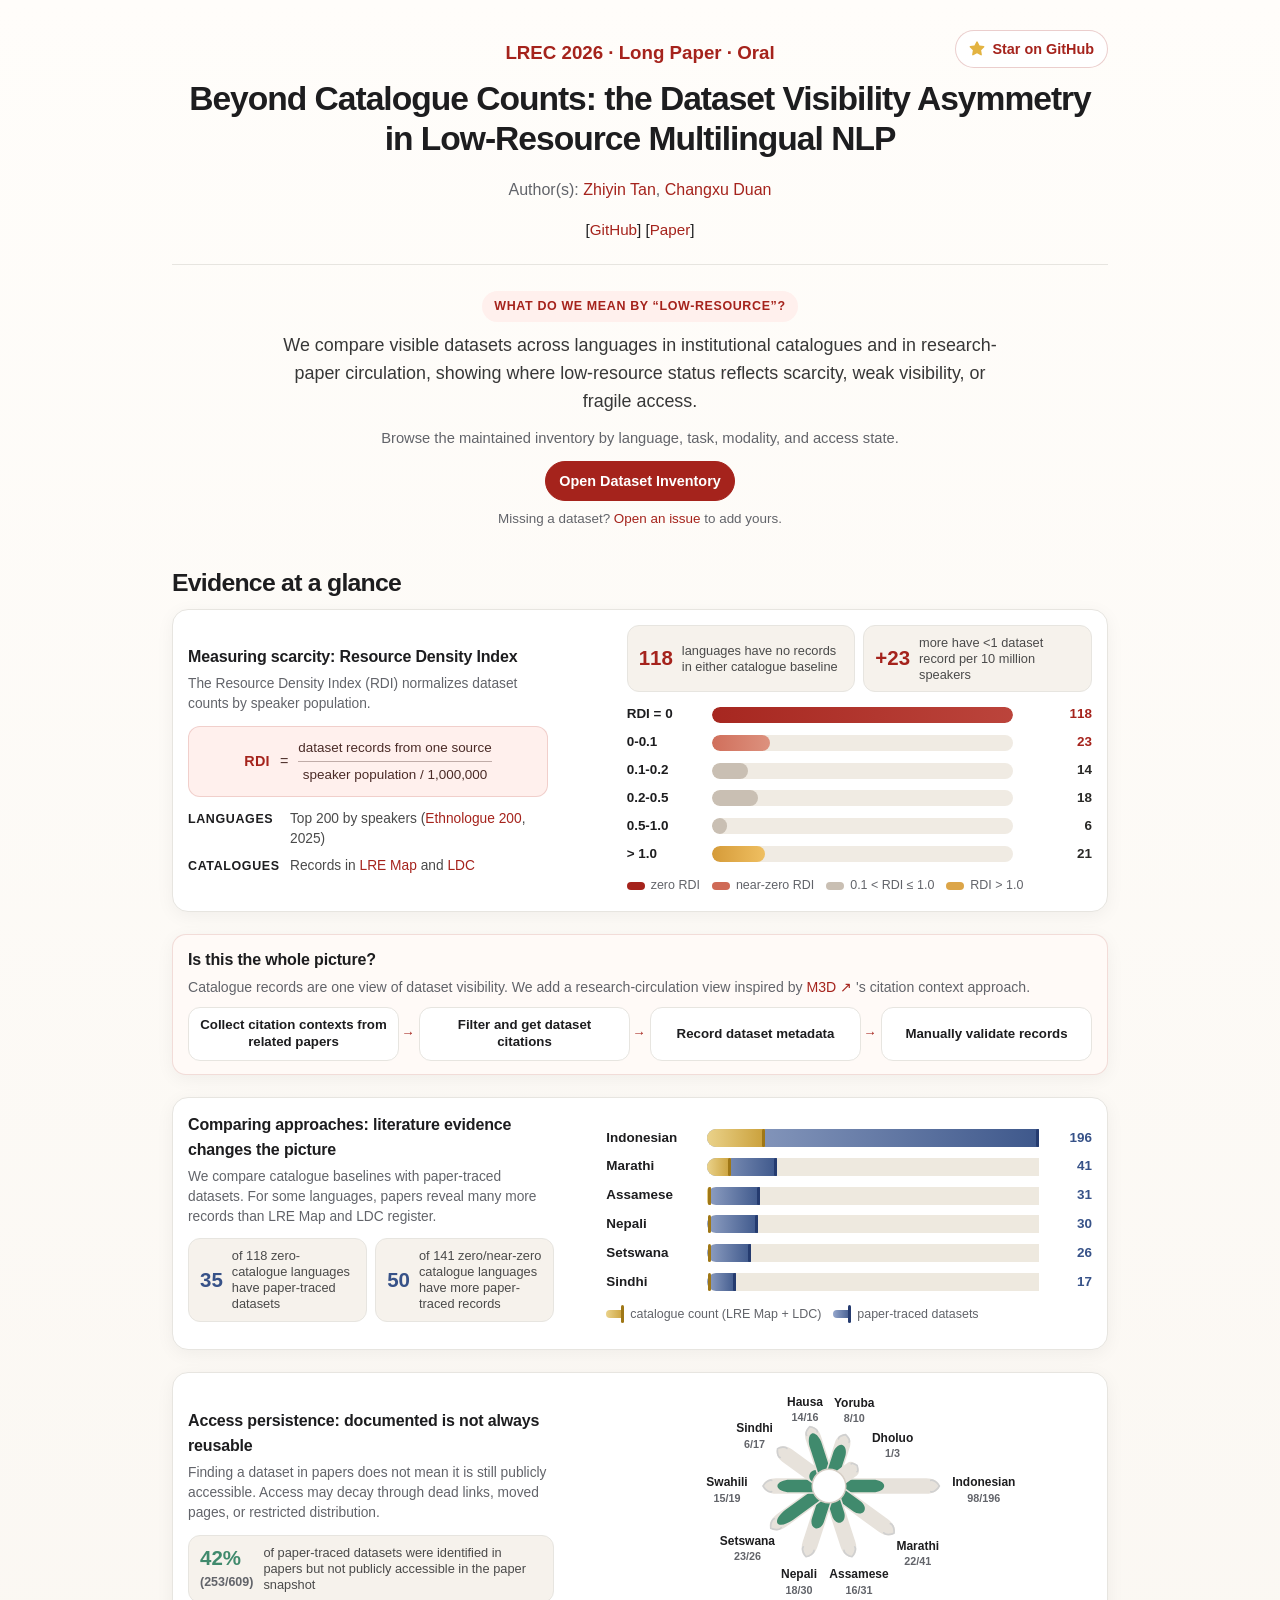
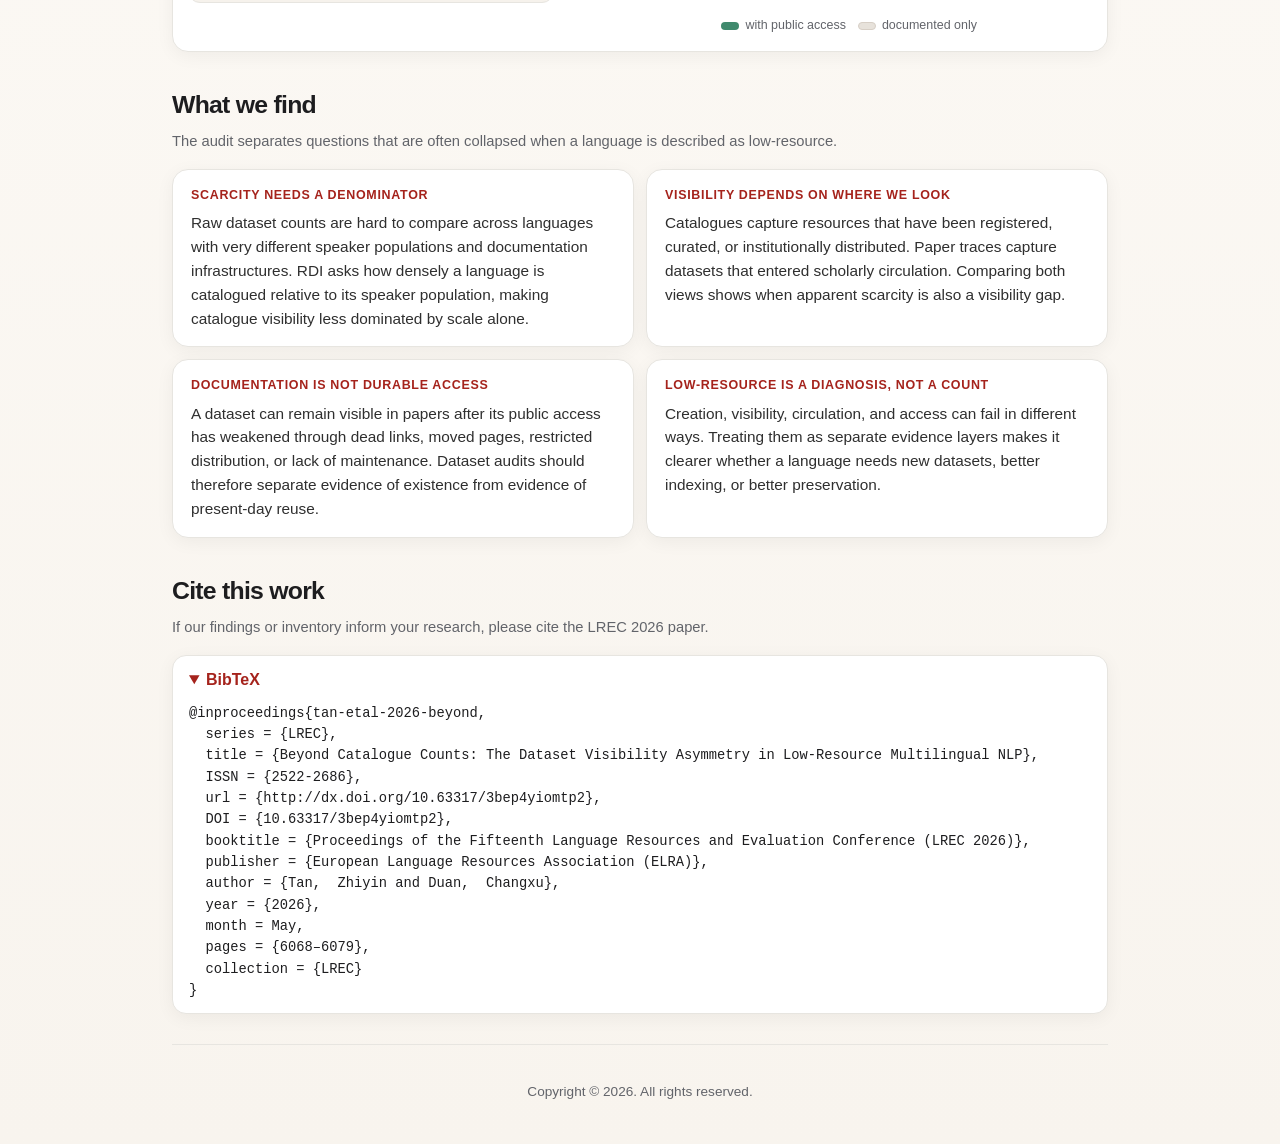
==== docs/index.html @ 90686567 "update project page" ====
<!DOCTYPE html>
<html lang="en">
<head>
  <meta charset="UTF-8" />
  <meta http-equiv="X-UA-Compatible" content="IE=edge" />
  <meta name="viewport" content="width=device-width, initial-scale=1.0" />
  <title>Beyond Catalogue Counts: the Dataset Visibility Asymmetry in Low-Resource Multilingual NLP</title>
  <style>
    :root {
      --ink: #1d1d1f;
      --muted: #62646a;
      --line: #e7e5e0;
      --soft: #f6f2ec;
      --accent: rgb(165, 35, 28);
      --accent-soft: #fff0ed;
      --card-shadow: 0 4px 18px rgba(28, 24, 20, 0.05);
    }
    * { box-sizing: border-box; }
    body {
      margin: 0;
      color: var(--ink);
      background: linear-gradient(180deg, #fffdfa 0%, #f8f4ee 100%);
      font-family: -apple-system, BlinkMacSystemFont, "Segoe UI", Roboto, Helvetica, Arial, sans-serif;
      line-height: 1.55;
    }
    main { max-width: 980px; margin: 0 auto; padding: 30px 22px 28px; }
    a { color: var(--accent); text-decoration: none; }
    a:hover { text-decoration: underline; }

    /* ---- header (unchanged structure) ---- */
    header { position: relative; text-align: center; padding: 6px 0 22px; border-bottom: 1px solid var(--line); margin-bottom: 26px; }
    header h2, header h3, header h4 { margin: 0; }
    header h2 { font-size: clamp(1.45rem, 2.8vw, 2.1rem); line-height: 1.2; letter-spacing: -0.03em; }
    header h4 { color: var(--muted); font-weight: 500; margin-top: 8px; }
    .paper-link { color: var(--accent); }
    .link-row { display: flex; justify-content: center; align-items: center; flex-wrap: wrap; gap: 12px; margin-top: 16px; }
    .link-list { font-size: 0.95rem; }
    .github-star-btn {
      position: absolute; top: 0; right: 0;
      display: inline-flex; align-items: center; gap: 7px;
      border: 1px solid rgba(165, 35, 28, 0.22); border-radius: 999px; padding: 7px 13px;
      background: #fff; color: var(--accent); font-weight: 700; font-size: 0.9rem;
    }
    .github-star-btn:hover { text-decoration: none; transform: translateY(-1px); }
    .github-star-btn svg { color: #e3b341; }

    /* ---- compact hero ---- */
    .hero { text-align: center; margin-bottom: 22px; }
    .claim {
      display: inline-block; margin-bottom: 10px; padding: 6px 12px; border-radius: 999px;
      color: var(--accent); background: var(--accent-soft);
      font-size: 0.78rem; font-weight: 800; letter-spacing: 0.05em; text-transform: uppercase;
    }
    .hero-copy { max-width: 720px; margin: 0 auto; color: #373737; font-size: clamp(1rem, 1.6vw, 1.12rem); }
    .hero-note {
      max-width: 620px; margin: 12px auto 0; color: var(--muted);
      font-size: 0.92rem; line-height: 1.45;
    }
    .action-row {
      display: flex; justify-content: center; align-items: center; flex-wrap: wrap; gap: 8px;
      margin: 12px auto 0; max-width: 840px;
    }
    .quick-action {
      display: inline-flex; align-items: center; justify-content: center; gap: 6px;
      min-height: 36px; padding: 8px 13px; border: 1px solid rgba(165, 35, 28, 0.2);
      border-radius: 999px; background: #fff; color: var(--accent); font-size: 0.9rem; font-weight: 760;
    }
    .quick-action:hover { text-decoration: none; transform: translateY(-1px); }
    .quick-action.primary { background: var(--accent); border-color: var(--accent); color: #fff; }
    .maintained-note {
      margin: 8px auto 0; color: var(--muted); font-size: 0.84rem;
    }

    /* ---- section blocks ---- */
    .section { margin: 34px 0 0; }
    .section h2 { font-size: clamp(1.25rem, 2.2vw, 1.55rem); letter-spacing: -0.03em; margin: 0 0 6px; }
    .section .sub { margin: 0 0 16px; color: var(--muted); font-size: 0.92rem; }
    .cards { display: grid; grid-template-columns: repeat(2, minmax(0, 1fr)); gap: 12px; }
    .card { border: 1px solid var(--line); border-radius: 16px; background: #fff; padding: 16px 18px; box-shadow: var(--card-shadow); }
    .card h3 { margin: 0 0 6px; font-size: 0.98rem; letter-spacing: -0.01em; }
    .card p { margin: 0; color: #4a4a4a; font-size: 0.92rem; line-height: 1.5; }
    .card .fig { color: var(--accent); font-weight: 800; }
    .quote-card h3 { color: var(--accent); font-size: 0.78rem; text-transform: uppercase; letter-spacing: 0.055em; }
    .quote-card p { color: #2f2f2f; font-size: 0.96rem; line-height: 1.55; }

    .evidence-grid { display: grid; grid-template-columns: minmax(0, 1fr) minmax(0, 1fr); column-gap: 14px; row-gap: 22px; align-items: stretch; }
    .figure-panel {
      border: 1px solid var(--line); border-radius: 16px; background: #fff; padding: 15px;
      box-shadow: var(--card-shadow);
    }
    .figure-panel.full { grid-column: 1 / -1; }
    .figure-panel.split { grid-column: 1 / -1; }
    .panel-split {
      display: grid;
      grid-template-columns: minmax(300px, 0.9fr) minmax(360px, 1.1fr);
      column-gap: 58px;
      row-gap: 20px;
      align-items: center;
    }
    .measure-copy { width: min(100%, 360px); }
    .compare-panel-split {
      display: grid;
      grid-template-columns: minmax(300px, 0.86fr) minmax(360px, 1.14fr);
      column-gap: 52px;
      row-gap: 18px;
      align-items: center;
    }
    .figure-panel h3 { margin: 0 0 4px; font-size: 1rem; letter-spacing: -0.01em; }
    .figure-panel p { margin: 0 0 12px; color: var(--muted); font-size: 0.86rem; line-height: 1.45; }
    .panel-facts { display: grid; grid-template-columns: repeat(2, minmax(0, 1fr)); gap: 8px; margin: 0 0 12px; }
    .panel-fact {
      display: flex; align-items: center; gap: 9px; min-height: 52px;
      border: 1px solid var(--line); border-radius: 12px; background: var(--soft); padding: 9px 11px;
    }
    .panel-fact strong { color: var(--accent); font-size: 1.28rem; line-height: 1; font-variant-numeric: tabular-nums; }
    .panel-fact span { color: #4a4a4a; font-size: 0.8rem; line-height: 1.25; }
    .formula {
      display: flex; align-items: center; justify-content: center; gap: 10px; flex-wrap: wrap;
      width: 100%;
      margin: 10px 0 12px; padding: 11px 12px; border: 1px solid rgba(165,35,28,0.16);
      border-radius: 12px; background: var(--accent-soft); color: #4a2b27; font-size: 0.9rem;
    }
    .formula .var { color: var(--accent); font-weight: 850; letter-spacing: 0.02em; }
    .formula .frac { display: inline-grid; grid-template-rows: auto auto; gap: 3px; min-width: 180px; text-align: center; font-size: 0.84rem; }
    .formula .frac span:first-child { border-bottom: 1px solid rgba(74,43,39,0.35); padding-bottom: 2px; }
    .definition-list { display: grid; gap: 8px; margin-top: 10px; }
    .definition-item {
      display: grid; grid-template-columns: 92px 1fr; gap: 10px; align-items: baseline;
      color: #4a4a4a; font-size: 0.86rem; line-height: 1.4;
    }
    .definition-item strong { color: var(--ink); font-size: 0.78rem; text-transform: uppercase; letter-spacing: 0.05em; }
    .rdi-chart { display: grid; gap: 7px; margin-top: 6px; }
    .rdi-row {
      display: grid; grid-template-columns: 78px 1fr 72px; gap: 7px; align-items: center;
      font-size: 0.84rem;
    }
    .rdi-name { color: var(--ink); font-weight: 760; white-space: nowrap; overflow: hidden; text-overflow: ellipsis; }
    .rdi-track { position: relative; height: 16px; border-radius: 999px; background: #f0ebe3; overflow: hidden; }
    .rdi-fill {
      position: absolute; inset: 0 auto 0 0; width: var(--rdi); border-radius: 999px;
      background: #c9bfb3;
    }
    .rdi-fill.zero { background: linear-gradient(90deg, rgba(165,35,28,0.98), rgba(183,54,45,0.92)); }
    .rdi-fill.low { background: linear-gradient(90deg, rgba(207,106,86,0.96), rgba(218,133,112,0.88)); }
    .rdi-fill.high { background: linear-gradient(90deg, #d59b39, #efbf61); }
    .rdi-value { color: #2a2927; font-weight: 840; text-align: right; font-variant-numeric: tabular-nums; }
    .rdi-row.emphasis .rdi-value { color: var(--accent); }
    .compare-chart { display: grid; gap: 8px; margin-top: 4px; }
    .compare-row {
      display: grid; grid-template-columns: 92px 1fr 44px; gap: 9px; align-items: center;
      font-size: 0.84rem;
    }
    .compare-name { color: var(--ink); font-weight: 760; white-space: nowrap; overflow: hidden; text-overflow: ellipsis; }
    .compare-track { position: relative; height: 18px; border-radius: 999px 0 0 999px; background: transparent; overflow: visible; }
    .compare-track::before {
      content: ""; position: absolute; inset: 0; border-radius: 999px 0 0 999px;
      background: #eee9df;
    }
    .compare-fill {
      position: absolute; inset: 0 auto 0 0; width: var(--lit); border-radius: 999px 0 0 999px; z-index: 1;
      background: linear-gradient(90deg, rgba(107, 132, 184, 0.72), rgba(55, 82, 136, 0.96));
    }
    .compare-fill::after {
      content: ""; position: absolute; top: 0; right: 0; width: 3px; height: 18px;
      border-radius: 999px; background: #253b6f;
    }
    .compare-catalogue {
      position: absolute; inset: 0 auto 0 0; width: var(--cat); min-width: 4px;
      border-radius: 999px 0 0 999px; background: linear-gradient(90deg, #ead28a, #caa03a); z-index: 2;
    }
    .compare-catalogue::after {
      content: ""; position: absolute; top: 0; right: 0; width: 3px; height: 18px;
      border-radius: 999px; background: #9f7716;
    }
    .compare-catalogue.is-zero { width: 4px; min-width: 4px; background: transparent; }
    .compare-value { color: #375288; font-weight: 840; text-align: right; font-variant-numeric: tabular-nums; }
    .comparison-panel .panel-fact strong { color: #375288; }
    .access-panel-split {
      display: grid;
      grid-template-columns: minmax(300px, 0.86fr) minmax(360px, 1.14fr);
      column-gap: 52px;
      row-gap: 18px;
      align-items: center;
    }
    .access-panel .panel-fact strong { color: #408a6d; }
    .access-panel .panel-facts { grid-template-columns: 1fr; }
    .access-panel .panel-fact {
      align-items: center; gap: 10px; min-height: 62px;
    }
    .access-panel .panel-fact strong small {
      color: var(--muted); font-size: 0.78rem; font-weight: 800;
    }
    .petal-chart {
      display: flex; align-items: center; justify-content: center;
      min-height: 230px;
    }
    .petal-chart svg { width: min(100%, 360px); height: auto; overflow: visible; margin-bottom: -6px; transform: translateX(-20px); }
    .petal-bg { fill: #e7e2db; }
    .petal-open { fill: #408a6d; }
    .petal-tip {
      fill: none; stroke: #d0d0d0; stroke-width: 1.35;
      stroke-linecap: round; stroke-linejoin: round;
    }
    .petal-center { fill: #fff; stroke: #d7cfc6; stroke-width: 1.2; }
    .petal-label { fill: var(--ink); font-size: 10px; font-weight: 760; text-anchor: middle; }
    .petal-value { fill: var(--muted); font-size: 9px; font-weight: 680; text-anchor: middle; }
    .chart-key {
      display: flex; gap: 12px; flex-wrap: wrap; margin-top: 12px; color: var(--muted); font-size: 0.78rem;
    }
    .access-panel .chart-key { justify-content: center; margin-top: -2px; }
    .key-item { display: inline-flex; align-items: center; gap: 6px; }
    .key-swatch { width: 18px; height: 8px; border-radius: 999px; background: var(--accent); display: inline-block; }
    .key-swatch.low { background: #cf6a56; }
    .key-swatch.neutral { background: #c9bfb3; }
    .key-swatch.high { background: #dca548; }
    .key-swatch.citation {
      position: relative; border-radius: 999px 0 0 999px;
      background: linear-gradient(90deg, rgba(107, 132, 184, 0.72), rgba(55, 82, 136, 0.96));
    }
    .key-swatch.citation::after {
      content: ""; position: absolute; top: -5px; right: 0; width: 3px; height: 18px;
      border-radius: 999px; background: #253b6f;
    }
    .key-swatch.available { background: #408a6d; }
    .key-swatch.documented { background: #e7e2db; border: 1px solid #d7cfc6; }
    .key-line {
      position: relative; width: 18px; height: 8px;
      background: linear-gradient(90deg, #ead28a, #caa03a); display: inline-block; border-radius: 999px 0 0 999px;
    }
    .key-line::after {
      content: ""; position: absolute; top: -5px; right: 0; width: 3px; height: 18px;
      border-radius: 999px; background: #9f7716;
    }
    .method-panel {
      grid-column: 1 / -1;
      border: 1px solid rgba(165, 35, 28, 0.14); border-radius: 14px;
      background: #fffaf7; padding: 13px 15px; box-shadow: var(--card-shadow);
    }
    .method-panel h3 { margin: 0 0 4px; font-size: 1rem; letter-spacing: -0.01em; }
    .method-panel p {
      margin: 0; color: var(--muted);
      font-size: 0.88rem; line-height: 1.45;
    }
    .method-flow {
      display: grid; grid-template-columns: repeat(4, minmax(0, 1fr)); gap: 20px;
      margin-top: 10px; align-items: stretch;
    }
    .method-step {
      position: relative; display: flex; align-items: center; justify-content: center;
      min-height: 54px; padding: 9px 10px; border: 1px solid var(--line);
      border-radius: 12px; background: #fff; color: var(--ink);
      font-size: 0.83rem; font-weight: 780; line-height: 1.25; text-align: center;
    }
    .method-step:not(:last-child)::after {
      content: "→"; position: absolute; left: calc(100% + 10px); top: 50%; transform: translate(-50%, -52%);
      color: var(--accent); font-weight: 900; z-index: 2;
    }
    details { border: 1px solid var(--line); border-radius: 14px; background: #fff; padding: 12px 16px; box-shadow: var(--card-shadow); }
    summary { cursor: pointer; color: var(--accent); font-weight: 750; }
    pre { overflow-x: auto; margin: 10px 0 0; white-space: pre-wrap; color: var(--ink); font-size: 0.86rem; }
    footer { text-align: center; color: var(--muted); font-size: 0.85rem; padding: 22px 0 0; margin-top: 30px; border-top: 1px solid var(--line); }

    @media (max-width: 820px) {
      .evidence-grid { grid-template-columns: 1fr; }
      .panel-split { grid-template-columns: 1fr; }
      .measure-copy { width: 100%; }
      .compare-panel-split { grid-template-columns: 1fr; }
      .access-panel-split { grid-template-columns: 1fr; }
    }
    @media (max-width: 640px) {
      main { padding: 22px 14px; }
      .github-star-btn { position: static; margin-top: 12px; }
      .link-row { flex-direction: column; }
      .cards { grid-template-columns: 1fr; }
      .panel-facts { grid-template-columns: 1fr; }
      .method-flow { grid-template-columns: 1fr; }
      .method-step:not(:last-child)::after {
        content: "↓"; right: auto; left: 50%; top: auto; bottom: -14px; transform: translateX(-50%);
      }
      .compare-row { grid-template-columns: 84px 1fr 38px; gap: 7px; }
      .rdi-row { grid-template-columns: 78px 1fr 58px; gap: 7px; }
    }
  </style>
</head>
<body>
  <main>
    <header>
      <h3 style="color:rgb(165, 35, 28); padding: 2px 0;"> LREC 2026 ∙ Long Paper ∙ Oral </h3>
      <h2 style="padding: 10px 0;"> Beyond Catalogue Counts: the Dataset Visibility Asymmetry in Low-Resource Multilingual NLP </h2>
      <h4> Author(s):
        <a class="paper-link" href="https://zhiyintan.github.io/">Zhiyin Tan</a>,
        <a class="paper-link" href="https://fireblossom.github.io/">Changxu Duan</a>
      </h4>
      <div class="link-row">
        <span class="link-list">
          [<a class="paper-link" href="https://github.com/zhiyintan/dataset-visibility-asymmetry">GitHub</a>]
          [<a class="paper-link" href="http://www.lrec-conf.org/proceedings/lrec2026/pdf/2026.lrec2026-1.481.pdf">Paper</a>]
        </span>
        <a class="github-star-btn"
           href="https://github.com/zhiyintan/dataset-visibility-asymmetry"
           target="_blank" rel="noopener"
           aria-label="Star zhiyintan/dataset-visibility-asymmetry on GitHub">
          <svg viewBox="0 0 16 16" width="16" height="16" aria-hidden="true">
            <path fill="currentColor" d="M8 .25a.75.75 0 0 1 .673.418l1.882 3.815 4.21.612a.75.75 0 0 1 .416 1.279l-3.046 2.97.719 4.192a.751.751 0 0 1-1.088.791L8 12.347l-3.766 1.98a.75.75 0 0 1-1.088-.79l.72-4.194L.818 6.374a.75.75 0 0 1 .416-1.28l4.21-.611L7.327.668A.75.75 0 0 1 8 .25Z"></path>
          </svg>
          <span>Star on GitHub</span>
        </a>
      </div>
    </header>

    <section class="hero" aria-label="Project summary">
      <span class="claim">What do we mean by “low-resource”?</span>
      <p class="hero-copy">
        We compare visible datasets across languages in institutional catalogues and in research-paper circulation, showing where low-resource status reflects scarcity, weak visibility, or fragile access.
      </p>
      <p class="hero-note">Browse the maintained inventory by language, task, modality, and access state.</p>
      <div class="action-row" aria-label="Quick actions">
        <a class="quick-action primary" href="data.html">Open Dataset Inventory</a>
      </div>
      <p class="maintained-note">Missing a dataset? <a href="https://github.com/zhiyintan/dataset-visibility-asymmetry/issues/new" target="_blank" rel="noopener">Open an issue</a> to add yours.</p>
    </section>

    <section class="section" id="evidence" aria-label="Evidence at a glance">
      <h2>Evidence at a glance</h2>
      <div class="evidence-grid">
        <div class="figure-panel split">
          <div class="panel-split">
            <div class="measure-copy">
              <h3>Measuring scarcity: Resource Density Index</h3>
              <p>The Resource Density Index (RDI) normalizes dataset counts by speaker population.</p>
              <div class="formula" aria-label="RDI formula">
                <span class="var">RDI</span>
                <span>=</span>
                <span class="frac"><span>dataset records from one source</span><span>speaker population / 1,000,000</span></span>
              </div>
              <div class="definition-list">
                <div class="definition-item"><strong>Languages</strong><span>Top 200 by speakers (<a href="https://www.ethnologue.com/insights/ethnologue200/" target="_blank" rel="noopener">Ethnologue 200</a>, 2025)</span></div>
                <div class="definition-item"><strong>Catalogues</strong><span>Records in <a href="http://www.elra.info/en/catalogues/lre-map/" target="_blank" rel="noopener">LRE Map</a> and <a href="https://catalog.ldc.upenn.edu/" target="_blank" rel="noopener">LDC</a></span></div>
              </div>
            </div>
            <div>
              <div class="panel-facts" aria-label="Scarcity facts">
                <div class="panel-fact"><strong>118</strong><span>languages have no records in either catalogue baseline</span></div>
                <div class="panel-fact"><strong>+23</strong><span>more have &lt;1 dataset record per 10 million speakers</span></div>
              </div>
              <div class="rdi-chart" role="img" aria-label="Distribution of average catalogue-based RDI across 200 high-population languages. 118 languages have RDI 0, 23 are between 0 and 0.1, 14 are between 0.1 and 0.2, 18 are between 0.2 and 0.5, 6 are between 0.5 and 1.0, and 21 are above 1.0.">
                <div class="rdi-row emphasis" style="--rdi:100%;"><span class="rdi-name">RDI = 0</span><span class="rdi-track"><span class="rdi-fill zero"></span></span><span class="rdi-value">118</span></div>
                <div class="rdi-row emphasis" style="--rdi:19.5%;"><span class="rdi-name">0-0.1</span><span class="rdi-track"><span class="rdi-fill low"></span></span><span class="rdi-value">23</span></div>
                <div class="rdi-row" style="--rdi:11.9%;"><span class="rdi-name">0.1-0.2</span><span class="rdi-track"><span class="rdi-fill"></span></span><span class="rdi-value">14</span></div>
                <div class="rdi-row" style="--rdi:15.3%;"><span class="rdi-name">0.2-0.5</span><span class="rdi-track"><span class="rdi-fill"></span></span><span class="rdi-value">18</span></div>
                <div class="rdi-row" style="--rdi:5.1%;"><span class="rdi-name">0.5-1.0</span><span class="rdi-track"><span class="rdi-fill"></span></span><span class="rdi-value">6</span></div>
                <div class="rdi-row" style="--rdi:17.8%;"><span class="rdi-name">&gt; 1.0</span><span class="rdi-track"><span class="rdi-fill high"></span></span><span class="rdi-value">21</span></div>
              </div>
              <div class="chart-key" aria-hidden="true">
                <span class="key-item"><span class="key-swatch"></span>zero RDI</span>
                <span class="key-item"><span class="key-swatch low"></span>near-zero RDI</span>
                <span class="key-item"><span class="key-swatch neutral"></span>0.1 &lt; RDI ≤ 1.0</span>
                <span class="key-item"><span class="key-swatch high"></span>RDI &gt; 1.0</span>
              </div>
            </div>
          </div>
        </div>
        <div class="method-panel" aria-label="Citation-based audit method">
          <h3>Is this the whole picture?</h3>
          <p>Catalogue records are one view of dataset visibility. We add a research-circulation view inspired by <a href="https://github.com/Fireblossom/citation-context-dataset-discovery" target="_blank" rel="noopener">M3D ↗</a> 's citation context approach.</p>
          <div class="method-flow" aria-label="Method flow">
            <div class="method-step">Collect citation contexts from related papers</div>
            <div class="method-step">Filter and get dataset citations</div>
            <div class="method-step">Record dataset metadata</div>
            <div class="method-step">Manually validate records</div>
          </div>
        </div>
        <div class="figure-panel full comparison-panel">
          <div class="compare-panel-split">
            <div>
              <h3>Comparing approaches: literature evidence changes the picture</h3>
              <p>We compare catalogue baselines with paper-traced datasets. For some languages, papers reveal many more records than LRE Map and LDC register.</p>
              <div class="panel-facts" aria-label="Visibility facts">
                <div class="panel-fact"><strong>35</strong><span>of 118 zero-catalogue languages have paper-traced datasets</span></div>
                <div class="panel-fact"><strong>50</strong><span>of 141 zero/near-zero catalogue languages have more paper-traced records</span></div>
              </div>
            </div>
            <div>
              <div class="compare-chart" role="img" aria-label="Comparison of catalogue counts and literature-backed dataset counts for selected languages. Indonesian 34 catalogue and 196 literature, Marathi 14 and 41, Assamese 1 and 31, Nepali 0 and 30, Setswana 0 and 26, Sindhi 0 and 17.">
                <div class="compare-row" style="--lit:100%; --cat:17.3%;"><span class="compare-name">Indonesian</span><span class="compare-track"><span class="compare-fill"></span><span class="compare-catalogue"></span></span><span class="compare-value">196</span></div>
                <div class="compare-row" style="--lit:20.9%; --cat:7.1%;"><span class="compare-name">Marathi</span><span class="compare-track"><span class="compare-fill"></span><span class="compare-catalogue"></span></span><span class="compare-value">41</span></div>
                <div class="compare-row" style="--lit:15.8%; --cat:0.5%;"><span class="compare-name">Assamese</span><span class="compare-track"><span class="compare-fill"></span><span class="compare-catalogue"></span></span><span class="compare-value">31</span></div>
                <div class="compare-row" style="--lit:15.3%; --cat:0%;"><span class="compare-name">Nepali</span><span class="compare-track"><span class="compare-fill"></span><span class="compare-catalogue is-zero"></span></span><span class="compare-value">30</span></div>
                <div class="compare-row" style="--lit:13.3%; --cat:0%;"><span class="compare-name">Setswana</span><span class="compare-track"><span class="compare-fill"></span><span class="compare-catalogue is-zero"></span></span><span class="compare-value">26</span></div>
                <div class="compare-row" style="--lit:8.7%; --cat:0%;"><span class="compare-name">Sindhi</span><span class="compare-track"><span class="compare-fill"></span><span class="compare-catalogue is-zero"></span></span><span class="compare-value">17</span></div>
              </div>
              <div class="chart-key" aria-hidden="true">
                <span class="key-item"><span class="key-line"></span>catalogue count (LRE Map + LDC)</span>
                <span class="key-item"><span class="key-swatch citation"></span>paper-traced datasets</span>
              </div>
            </div>
          </div>
        </div>
        <div class="figure-panel full access-panel">
          <div class="access-panel-split">
            <div>
              <h3>Access persistence: documented is not always reusable</h3>
              <p>Finding a dataset in papers does not mean it is still publicly accessible. Access may decay through dead links, moved pages, or restricted distribution.</p>
              <div class="panel-facts" aria-label="Access facts">
                <div class="panel-fact"><strong>42% <small>(253/609)</small></strong><span>of paper-traced datasets were identified in papers but not publicly accessible in the paper snapshot</span></div>
              </div>
            </div>
            <div>
              <div class="petal-chart" role="img" aria-label="Petal chart sorted by total paper-traced dataset count: Indonesian 98 of 196 records have public access, Marathi 22 of 41, Assamese 16 of 31, Nepali 18 of 30, Setswana 23 of 26, Swahili 15 of 19, Sindhi 6 of 17, Hausa 14 of 16, Yoruba 8 of 10, and Dholuo 1 of 3.">
                <svg viewBox="0 50 300 194" aria-hidden="true">
                  <g transform="translate(150 130)">
                    <g transform="rotate(90)">
                      <path class="petal-bg" d="M -6.5 0 L -6.5 -81 C -6.5 -86.3 -4.0 -92 0 -92 C 4.0 -92 6.5 -86.3 6.5 -81 L 6.5 0 Z"></path>
                      <path class="petal-tip" d="M -4.7 -84.8 C -5.8 -87.4 -1.9 -90.9 0 -92 C 1.9 -90.9 5.8 -87.4 4.7 -84.8"></path>
                      <path class="petal-open" d="M -5.2 0 L -5.2 -37 C -5.2 -41.3 -3.2 -46 0 -46 C 3.2 -46 5.2 -41.3 5.2 -37 L 5.2 0 Z"></path>
                    </g>
                    <g transform="rotate(126)">
                      <path class="petal-bg" d="M -6.5 0 L -6.5 -56 C -6.5 -61.3 -4.0 -67 0 -67 C 4.0 -67 6.5 -61.3 6.5 -56 L 6.5 0 Z"></path>
                      <path class="petal-tip" d="M -4.7 -59.8 C -5.8 -62.4 -1.9 -65.9 0 -67 C 1.9 -65.9 5.8 -62.4 4.7 -59.8"></path>
                      <path class="petal-open" d="M -5.2 0 L -5.2 -29 C -5.2 -32.4 -3.2 -36 0 -36 C 3.2 -36 5.2 -32.4 5.2 -29 L 5.2 0 Z"></path>
                    </g>
                    <g transform="rotate(162)">
                      <path class="petal-bg" d="M -6.5 0 L -6.5 -51 C -6.5 -56.3 -4.0 -62 0 -62 C 4.0 -62 6.5 -56.3 6.5 -51 L 6.5 0 Z"></path>
                      <path class="petal-tip" d="M -4.7 -54.8 C -5.8 -57.4 -1.9 -60.9 0 -62 C 1.9 -60.9 5.8 -57.4 4.7 -54.8"></path>
                      <path class="petal-open" d="M -5.2 0 L -5.2 -25 C -5.2 -28.2 -3.2 -32 0 -32 C 3.2 -32 5.2 -28.2 5.2 -25 L 5.2 0 Z"></path>
                    </g>
                    <g transform="rotate(198)">
                      <path class="petal-bg" d="M -6.5 0 L -6.5 -51 C -6.5 -56.3 -4.0 -62 0 -62 C 4.0 -62 6.5 -56.3 6.5 -51 L 6.5 0 Z"></path>
                      <path class="petal-tip" d="M -4.7 -54.8 C -5.8 -57.4 -1.9 -60.9 0 -62 C 1.9 -60.9 5.8 -57.4 4.7 -54.8"></path>
                      <path class="petal-open" d="M -5.2 0 L -5.2 -30 C -5.2 -33.4 -3.2 -37 0 -37 C 3.2 -37 5.2 -33.4 5.2 -30 L 5.2 0 Z"></path>
                    </g>
                    <g transform="rotate(234)">
                      <path class="petal-bg" d="M -6.5 0 L -6.5 -49 C -6.5 -54.3 -4.0 -60 0 -60 C 4.0 -60 6.5 -54.3 6.5 -49 L 6.5 0 Z"></path>
                      <path class="petal-tip" d="M -4.7 -52.8 C -5.8 -55.4 -1.9 -58.9 0 -60 C 1.9 -58.9 5.8 -55.4 4.7 -52.8"></path>
                      <path class="petal-open" d="M -5.2 0 L -5.2 -41 C -5.2 -46.3 -3.2 -53 0 -53 C 3.2 -53 5.2 -46.3 5.2 -41 L 5.2 0 Z"></path>
                    </g>
                    <g transform="rotate(270)">
                      <path class="petal-bg" d="M -6.5 0 L -6.5 -44 C -6.5 -49.3 -4.0 -55 0 -55 C 4.0 -55 6.5 -49.3 6.5 -44 L 6.5 0 Z"></path>
                      <path class="petal-tip" d="M -4.7 -47.8 C -5.8 -50.4 -1.9 -53.9 0 -55 C 1.9 -53.9 5.8 -50.4 4.7 -47.8"></path>
                      <path class="petal-open" d="M -5.2 0 L -5.2 -33 C -5.2 -37.3 -3.2 -43 0 -43 C 3.2 -43 5.2 -37.3 5.2 -33 L 5.2 0 Z"></path>
                    </g>
                    <g transform="rotate(306)">
                      <path class="petal-bg" d="M -6.5 0 L -6.5 -43 C -6.5 -47.8 -4.0 -53 0 -53 C 4.0 -53 6.5 -47.8 6.5 -43 L 6.5 0 Z"></path>
                      <path class="petal-tip" d="M -4.7 -46.8 C -5.7 -49.0 -1.9 -52.0 0 -53 C 1.9 -52.0 5.7 -49.0 4.7 -46.8"></path>
                      <path class="petal-open" d="M -5.2 0 L -5.2 -14 C -5.2 -16.6 -3.2 -19 0 -19 C 3.2 -19 5.2 -16.6 5.2 -14 L 5.2 0 Z"></path>
                    </g>
                    <g transform="rotate(342)">
                      <path class="petal-bg" d="M -6.5 0 L -6.5 -42 C -6.5 -46.8 -4.0 -52 0 -52 C 4.0 -52 6.5 -46.8 6.5 -42 L 6.5 0 Z"></path>
                      <path class="petal-tip" d="M -4.7 -45.8 C -5.7 -48.0 -1.9 -51.0 0 -52 C 1.9 -51.0 5.7 -48.0 4.7 -45.8"></path>
                      <path class="petal-open" d="M -5.2 0 L -5.2 -36 C -5.2 -40.3 -3.2 -46 0 -46 C 3.2 -46 5.2 -40.3 5.2 -36 L 5.2 0 Z"></path>
                    </g>
                    <g transform="rotate(18)">
                      <path class="petal-bg" d="M -6.5 0 L -6.5 -36 C -6.5 -40.3 -4.0 -45 0 -45 C 4.0 -45 6.5 -40.3 6.5 -36 L 6.5 0 Z"></path>
                      <path class="petal-tip" d="M -4.6 -39.8 C -5.5 -41.5 -1.8 -44.1 0 -45 C 1.8 -44.1 5.5 -41.5 4.6 -39.8"></path>
                      <path class="petal-open" d="M -5.2 0 L -5.2 -28 C -5.2 -31.4 -3.2 -36 0 -36 C 3.2 -36 5.2 -31.4 5.2 -28 L 5.2 0 Z"></path>
                    </g>
                    <g transform="rotate(54)">
                      <path class="petal-bg" d="M -6.5 0 L -6.5 -24 C -6.5 -26.4 -4.0 -29 0 -29 C 4.0 -29 6.5 -26.4 6.5 -24 L 6.5 0 Z"></path>
                      <path class="petal-tip" d="M -4.1 -25.8 C -4.7 -26.8 -1.6 -28.4 0 -29 C 1.6 -28.4 4.7 -26.8 4.1 -25.8"></path>
                      <path class="petal-open" d="M -5.2 0 L -5.2 -5 C -5.2 -7.4 -3.2 -10 0 -10 C 3.2 -10 5.2 -7.4 5.2 -5 L 5.2 0 Z"></path>
                    </g>
                    <circle class="petal-center" cx="0" cy="0" r="14"></circle>
                  </g>
                  <text class="petal-label" x="279" y="130">Indonesian</text>
                  <text class="petal-value" x="279" y="143">98/196</text>
                  <text class="petal-label" x="224" y="183">Marathi</text>
                  <text class="petal-value" x="224" y="196">22/41</text>
                  <text class="petal-label" x="175" y="207">Assamese</text>
                  <text class="petal-value" x="175" y="220">16/31</text>
                  <text class="petal-label" x="125" y="207">Nepali</text>
                  <text class="petal-value" x="125" y="220">18/30</text>
                  <text class="petal-label" x="82" y="179">Setswana</text>
                  <text class="petal-value" x="82" y="192">23/26</text>
                  <text class="petal-label" x="65" y="130">Swahili</text>
                  <text class="petal-value" x="65" y="143">15/19</text>
                  <text class="petal-label" x="88" y="85">Sindhi</text>
                  <text class="petal-value" x="88" y="98">6/17</text>
                  <text class="petal-label" x="130" y="63">Hausa</text>
                  <text class="petal-value" x="130" y="76">14/16</text>
                  <text class="petal-label" x="171" y="64">Yoruba</text>
                  <text class="petal-value" x="171" y="77">8/10</text>
                  <text class="petal-label" x="203" y="93">Dholuo</text>
                  <text class="petal-value" x="203" y="106">1/3</text>
                </svg>
              </div>
              <div class="chart-key" aria-hidden="true">
                <span class="key-item"><span class="key-swatch available"></span>with public access</span>
                <span class="key-item"><span class="key-swatch documented"></span>documented only</span>
              </div>
            </div>
          </div>
        </div>
      </div>
    </section>

    <section class="section" id="findings" aria-label="What we find">
      <h2>What we find</h2>
      <p class="sub">The audit separates questions that are often collapsed when a language is described as low-resource.</p>
      <div class="cards">
        <div class="card quote-card">
          <h3>Scarcity Needs a Denominator</h3>
          <p>Raw dataset counts are hard to compare across languages with very different speaker populations and documentation infrastructures. RDI asks how densely a language is catalogued relative to its speaker population, making catalogue visibility less dominated by scale alone.</p>
        </div>
        <div class="card quote-card">
          <h3>Visibility Depends on Where We Look</h3>
          <p>Catalogues capture resources that have been registered, curated, or institutionally distributed. Paper traces capture datasets that entered scholarly circulation. Comparing both views shows when apparent scarcity is also a visibility gap.</p>
        </div>
        <div class="card quote-card">
          <h3>Documentation Is Not Durable Access</h3>
          <p>A dataset can remain visible in papers after its public access has weakened through dead links, moved pages, restricted distribution, or lack of maintenance. Dataset audits should therefore separate evidence of existence from evidence of present-day reuse.</p>
        </div>
        <div class="card quote-card">
          <h3>Low-Resource Is a Diagnosis, Not a Count</h3>
          <p>Creation, visibility, circulation, and access can fail in different ways. Treating them as separate evidence layers makes it clearer whether a language needs new datasets, better indexing, or better preservation.</p>
        </div>
      </div>
    </section>

    <section class="section" id="cite" aria-label="How to cite">
      <h2>Cite this work</h2>
      <p class="sub">If our findings or inventory inform your research, please cite the LREC 2026 paper.</p>
      <details open>
        <summary>BibTeX</summary>
        <pre>@inproceedings{tan-etal-2026-beyond,
  series = {LREC},
  title = {Beyond Catalogue Counts: The Dataset Visibility Asymmetry in Low-Resource Multilingual NLP},
  ISSN = {2522-2686},
  url = {http://dx.doi.org/10.63317/3bep4yiomtp2},
  DOI = {10.63317/3bep4yiomtp2},
  booktitle = {Proceedings of the Fifteenth Language Resources and Evaluation Conference (LREC 2026)},
  publisher = {European Language Resources Association (ELRA)},
  author = {Tan,  Zhiyin and Duan,  Changxu},
  year = {2026},
  month = May,
  pages = {6068–6079},
  collection = {LREC}
}</pre>
      </details>
    </section>
    <footer>
      <p>Copyright &copy; 2026. All rights reserved.</p>
    </footer>
  </main>
</body>
</html>
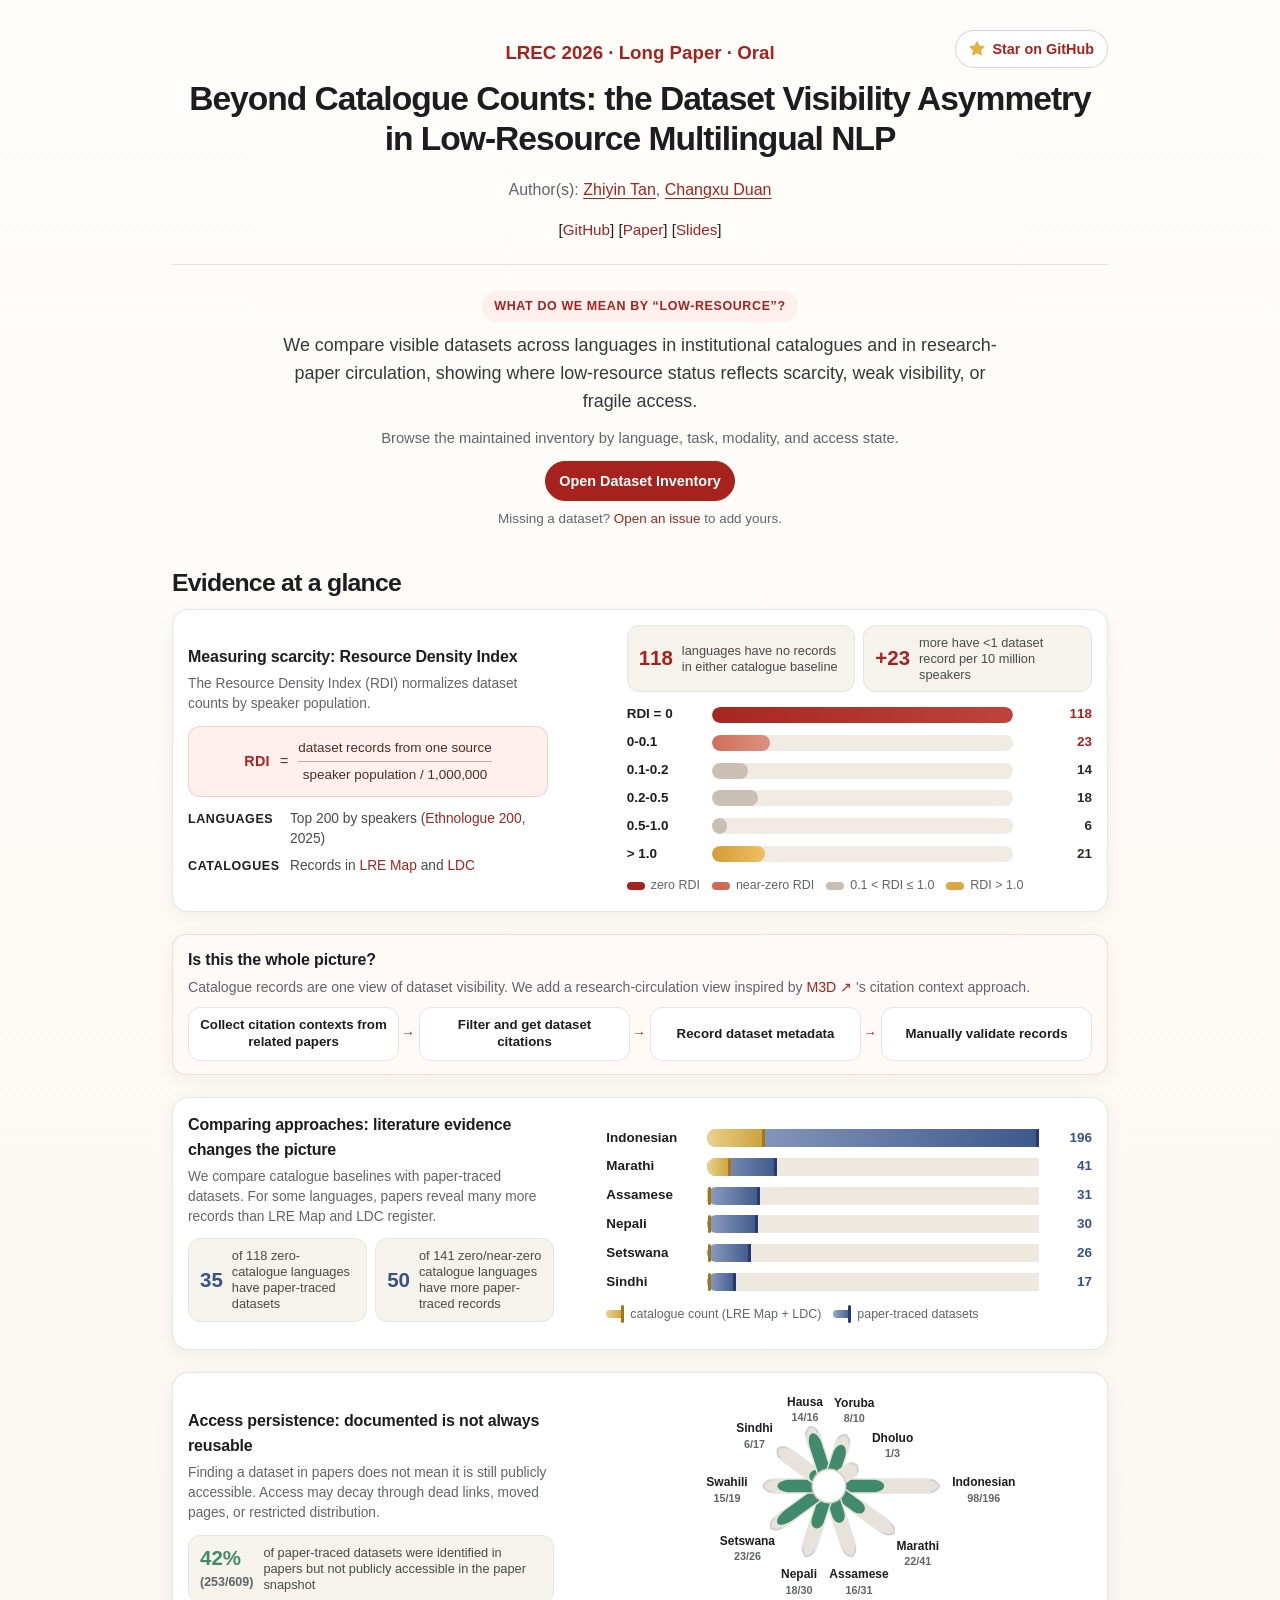
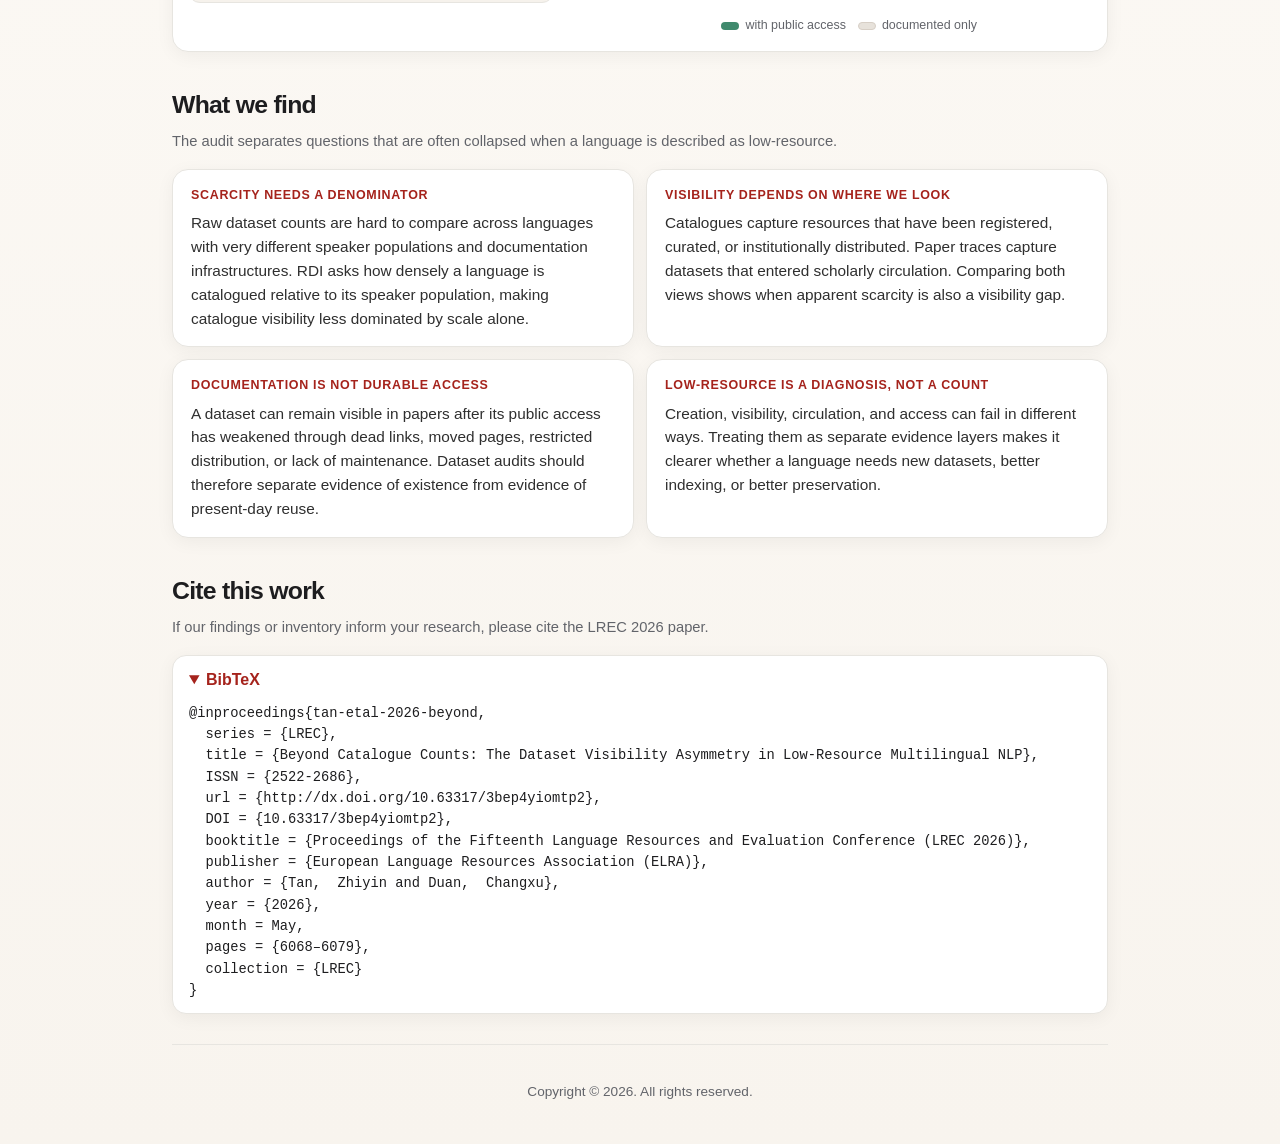
==== commit a54d5a10: "Add links to index.html" ====
--- a/docs/index.html
+++ b/docs/index.html
@@ -33,6 +33,7 @@
     header h2 { font-size: clamp(1.45rem, 2.8vw, 2.1rem); line-height: 1.2; letter-spacing: -0.03em; }
     header h4 { color: var(--muted); font-weight: 500; margin-top: 8px; }
     .paper-link { color: var(--accent); }
+    .author-link { text-decoration: underline; text-underline-offset: 3px; text-decoration-thickness: 1px; }
     .link-row { display: flex; justify-content: center; align-items: center; flex-wrap: wrap; gap: 12px; margin-top: 16px; }
     .link-list { font-size: 0.95rem; }
     .github-star-btn {
@@ -288,13 +289,14 @@
       <h3 style="color:rgb(165, 35, 28); padding: 2px 0;"> LREC 2026 ∙ Long Paper ∙ Oral </h3>
       <h2 style="padding: 10px 0;"> Beyond Catalogue Counts: the Dataset Visibility Asymmetry in Low-Resource Multilingual NLP </h2>
       <h4> Author(s):
-        <a class="paper-link" href="https://zhiyintan.github.io/">Zhiyin Tan</a>,
-        <a class="paper-link" href="https://fireblossom.github.io/">Changxu Duan</a>
+        <a class="paper-link author-link" href="https://zhiyintan.github.io/">Zhiyin Tan</a>,
+        <a class="paper-link author-link" href="https://fireblossom.github.io/">Changxu Duan</a>
       </h4>
       <div class="link-row">
         <span class="link-list">
           [<a class="paper-link" href="https://github.com/zhiyintan/dataset-visibility-asymmetry">GitHub</a>]
           [<a class="paper-link" href="http://www.lrec-conf.org/proceedings/lrec2026/pdf/2026.lrec2026-1.481.pdf">Paper</a>]
+          [<a class="paper-link" href="https://github.com/zhiyintan/dataset-visibility-asymmetry/blob/main/docs/Slides%20for%20LREC%202026%20%C2%B7%20Beyond%20Catalogue%20Counts%20%C2%B7%20final%20version%202.pdf">Slides</a>]
         </span>
         <a class="github-star-btn"
            href="https://github.com/zhiyintan/dataset-visibility-asymmetry"
